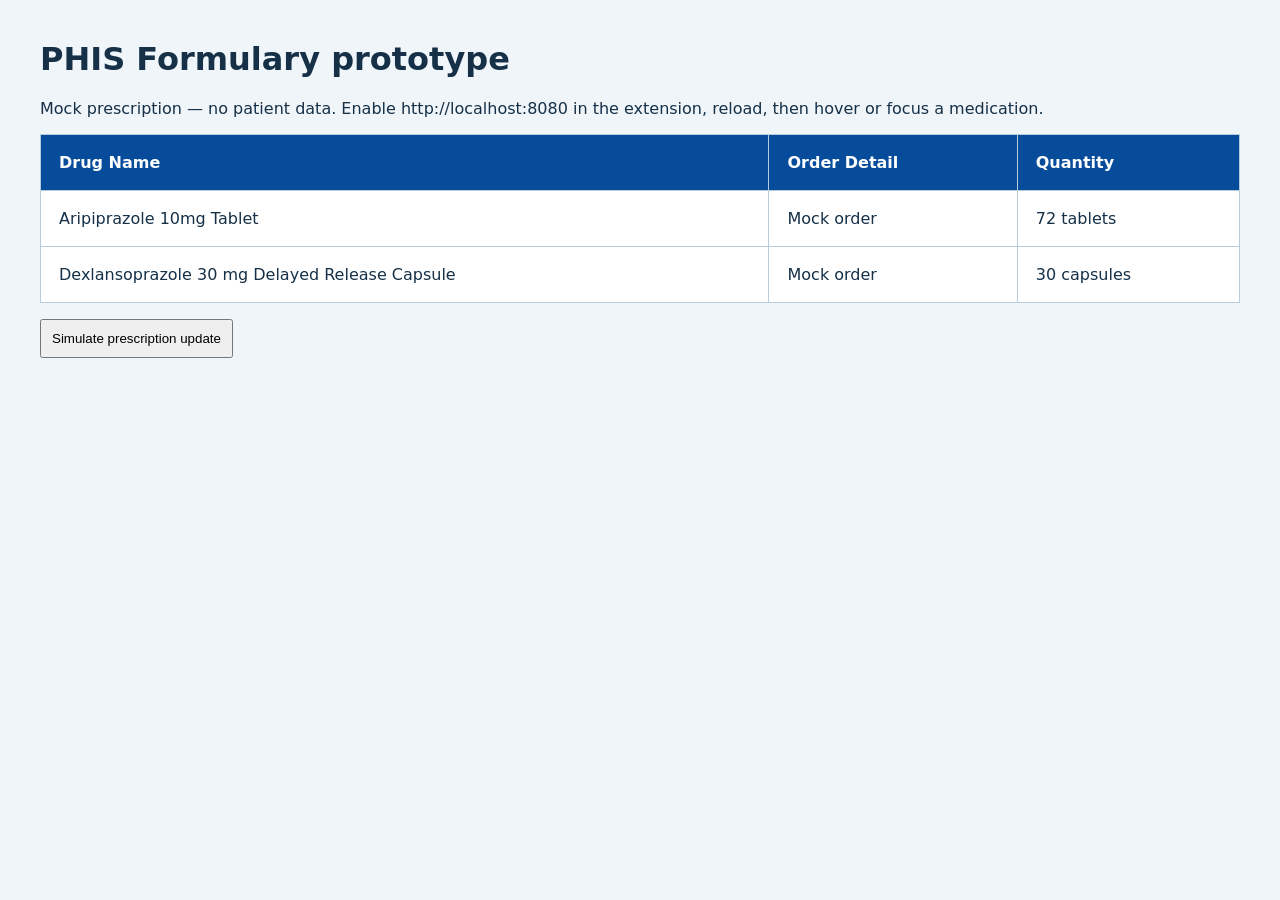
==== demo/index.html @ 6d080734 "Add HSM PHIS formulary extension prototype" ====
<!doctype html><html><head><meta charset="utf-8"><title>PHIS formulary demo</title><style>body{font:16px system-ui;margin:40px;background:#f0f5fa;color:#153047}table{border-collapse:collapse;background:white;width:100%}th{background:#064c9b;color:white}td,th{padding:18px;border:1px solid #b8cbdc;text-align:left}button{padding:10px}</style></head><body><h1>PHIS Formulary prototype</h1><p>Mock prescription — no patient data. Enable http://localhost:8080 in the extension, reload, then hover or focus a medication.</p><table><thead><tr><th>Drug Name</th><th>Order Detail</th><th>Quantity</th></tr></thead><tbody id="rows"><tr><td tabindex="0">Aripiprazole 10mg Tablet</td><td>Mock order</td><td>72 tablets</td></tr><tr><td tabindex="0">Dexlansoprazole 30 mg Delayed Release Capsule</td><td>Mock order</td><td>30 capsules</td></tr></tbody></table><p><button id="add">Simulate prescription update</button></p><script src="demo.js"></script></body></html>
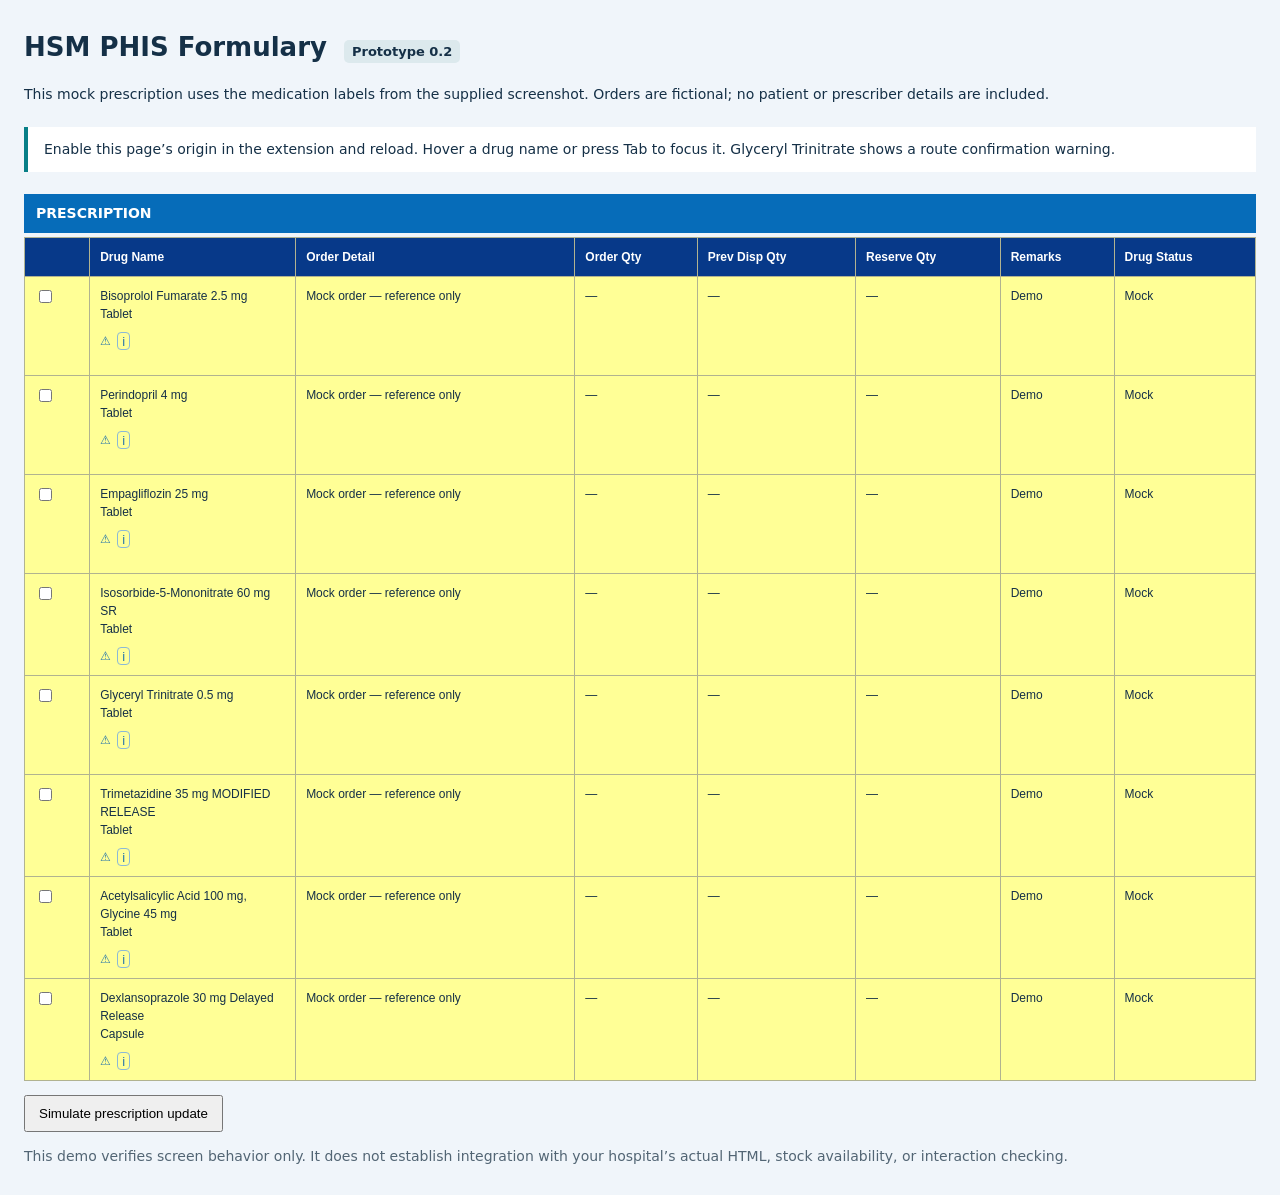
==== commit 3fdf47e0: "Improve PHIS medication detection using prescription screen examples" ====
--- a/demo/index.html
+++ b/demo/index.html
@@ -1 +1,26 @@
-<!doctype html><html><head><meta charset="utf-8"><title>PHIS formulary demo</title><style>body{font:16px system-ui;margin:40px;background:#f0f5fa;color:#153047}table{border-collapse:collapse;background:white;width:100%}th{background:#064c9b;color:white}td,th{padding:18px;border:1px solid #b8cbdc;text-align:left}button{padding:10px}</style></head><body><h1>PHIS Formulary prototype</h1><p>Mock prescription — no patient data. Enable http://localhost:8080 in the extension, reload, then hover or focus a medication.</p><table><thead><tr><th>Drug Name</th><th>Order Detail</th><th>Quantity</th></tr></thead><tbody id="rows"><tr><td tabindex="0">Aripiprazole 10mg Tablet</td><td>Mock order</td><td>72 tablets</td></tr><tr><td tabindex="0">Dexlansoprazole 30 mg Delayed Release Capsule</td><td>Mock order</td><td>30 capsules</td></tr></tbody></table><p><button id="add">Simulate prescription update</button></p><script src="demo.js"></script></body></html>+<!doctype html>
+<html lang="en">
+<head>
+  <meta charset="utf-8">
+  <meta name="viewport" content="width=device-width, initial-scale=1">
+  <title>HSM PHIS formulary demo</title>
+  <link rel="stylesheet" href="demo.css">
+</head>
+<body>
+  <main>
+    <h1>HSM PHIS Formulary <span>Prototype 0.2</span></h1>
+    <p>This mock prescription uses the medication labels from the supplied screenshot. Orders are fictional; no patient or prescriber details are included.</p>
+    <aside>Enable this page’s origin in the extension and reload. Hover a drug name or press Tab to focus it. Glyceryl Trinitrate shows a route confirmation warning.</aside>
+    <h2>Prescription</h2>
+    <div class="table-scroll">
+      <table aria-label="Mock prescription">
+        <thead><tr><th aria-label="Select"></th><th>Drug Name</th><th>Order Detail</th><th>Order Qty</th><th>Prev Disp Qty</th><th>Reserve Qty</th><th>Remarks</th><th>Drug Status</th></tr></thead>
+        <tbody id="rows"></tbody>
+      </table>
+    </div>
+    <p><button id="add">Simulate prescription update</button></p>
+    <p class="note">This demo verifies screen behavior only. It does not establish integration with your hospital’s actual HTML, stock availability, or interaction checking.</p>
+  </main>
+  <script src="demo.js"></script>
+</body>
+</html>
--- a/demo/demo.css
+++ b/demo/demo.css
@@ -0,0 +1 @@
+body{font:14px/1.5 system-ui;margin:0;background:#f0f5fa;color:#153047}main{max-width:1450px;margin:28px auto;padding:0 24px}h1{font-size:26px}h1 span{font-size:13px;background:#dce9ed;border-radius:5px;padding:4px 8px;margin-left:8px}aside{background:white;border-left:4px solid #087f87;padding:12px 16px;margin:22px 0}h2{font-size:14px;text-transform:uppercase;background:#066cb9;color:white;padding:9px 12px;margin-bottom:4px}.table-scroll{overflow:auto}table{border-collapse:collapse;width:100%;min-width:950px;background:#ffff96;font:12px/1.5 Arial,sans-serif}th{background:#073989;color:white}th,td{border:1px solid #b1b390;padding:10px;vertical-align:top;text-align:left}td:nth-child(2){width:185px;min-width:185px}td:nth-child(3){min-width:150px}td{height:78px}td:focus-visible{outline:3px solid #007f83;outline-offset:-3px}.icons{display:flex;gap:6px;margin-top:9px;color:#2877aa}.icons button{border:1px solid #8bb9d6;border-radius:4px;background:transparent;color:#2877aa;font-size:13px;padding:0 4px}.name{display:block}button{cursor:pointer;padding:9px 13px}.note{color:#526574}
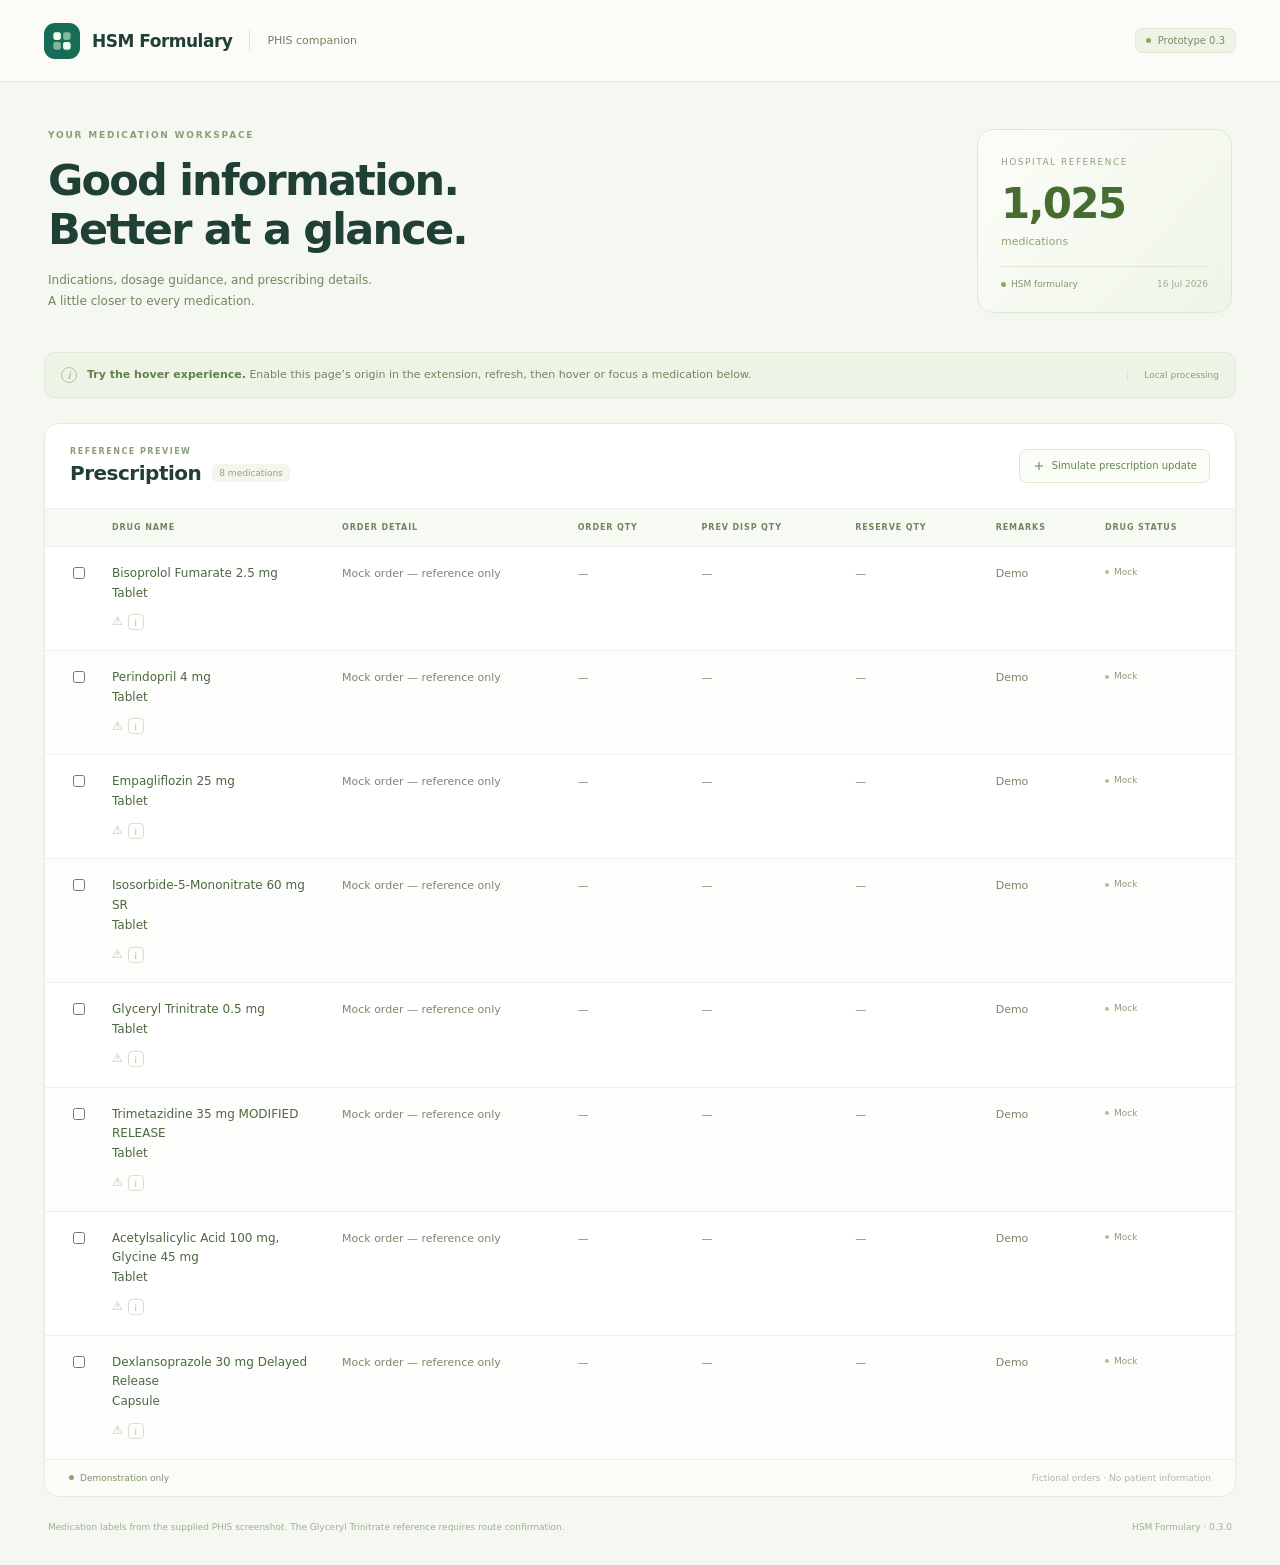
==== commit 3237567e: "Refresh formulary interface with modern cards and clearer clinical reference" ====
--- a/demo/index.html
+++ b/demo/index.html
@@ -3,23 +3,25 @@
 <head>
   <meta charset="utf-8">
   <meta name="viewport" content="width=device-width, initial-scale=1">
-  <title>HSM PHIS formulary demo</title>
+  <title>HSM PHIS · Formulary workspace</title>
   <link rel="stylesheet" href="demo.css">
 </head>
 <body>
+  <header class="navigation"><a class="wordmark" href="index.html"><span class="logo" aria-hidden="true"><svg viewBox="0 0 24 24" fill="currentColor"><rect x="4" y="4" width="7" height="7" rx="2"/><rect x="13" y="4" width="7" height="7" rx="2" opacity=".5"/><rect x="4" y="13" width="7" height="7" rx="2" opacity=".5"/><rect x="13" y="13" width="7" height="7" rx="2"/></svg></span><strong>HSM Formulary</strong><span class="nav-divider"></span><span class="workspace-label">PHIS companion</span></a><span class="prototype-badge"><span></span>Prototype 0.3</span></header>
   <main>
-    <h1>HSM PHIS Formulary <span>Prototype 0.2</span></h1>
-    <p>This mock prescription uses the medication labels from the supplied screenshot. Orders are fictional; no patient or prescriber details are included.</p>
-    <aside>Enable this page’s origin in the extension and reload. Hover a drug name or press Tab to focus it. Glyceryl Trinitrate shows a route confirmation warning.</aside>
-    <h2>Prescription</h2>
-    <div class="table-scroll">
-      <table aria-label="Mock prescription">
-        <thead><tr><th aria-label="Select"></th><th>Drug Name</th><th>Order Detail</th><th>Order Qty</th><th>Prev Disp Qty</th><th>Reserve Qty</th><th>Remarks</th><th>Drug Status</th></tr></thead>
-        <tbody id="rows"></tbody>
-      </table>
-    </div>
-    <p><button id="add">Simulate prescription update</button></p>
-    <p class="note">This demo verifies screen behavior only. It does not establish integration with your hospital’s actual HTML, stock availability, or interaction checking.</p>
+    <section class="welcome"><div><span class="eyebrow">YOUR MEDICATION WORKSPACE</span><h1>Good information.<br>Better at a glance.</h1><p>Indications, dosage guidance, and prescribing details.<br>A little closer to every medication.</p></div><div class="reference-card"><span class="reference-label">HOSPITAL REFERENCE</span><strong>1,025<span>medications</span></strong><div class="reference-meta"><span class="live-dot"></span> HSM formulary<span class="meta-date">16 Jul 2026</span></div></div></section>
+    <aside class="connection-note"><span class="note-icon" aria-hidden="true">i</span><p><strong>Try the hover experience.</strong> Enable this page’s origin in the extension, refresh, then hover or focus a medication below.</p><span class="local-tag">Local processing</span></aside>
+    <section class="prescription-card" aria-labelledby="prescription-title">
+      <div class="table-toolbar"><div><span class="eyebrow">REFERENCE PREVIEW</span><h2 id="prescription-title">Prescription<span id="medication-count">8 medications</span></h2></div><button id="add"><svg aria-hidden="true" viewBox="0 0 24 24" fill="none" stroke="currentColor" stroke-width="1.7"><path d="M12 5v14M5 12h14"/></svg>Simulate prescription update</button></div>
+      <div class="table-scroll">
+        <table aria-label="Mock prescription">
+          <thead><tr><th aria-label="Select"></th><th>Drug Name</th><th>Order Detail</th><th>Order Qty</th><th>Prev Disp Qty</th><th>Reserve Qty</th><th>Remarks</th><th>Drug Status</th></tr></thead>
+          <tbody id="rows"></tbody>
+        </table>
+      </div>
+      <div class="table-footer"><span class="live-dot"></span>Demonstration only<span>Fictional orders · No patient information</span></div>
+    </section>
+    <footer class="page-footer"><p>Medication labels from the supplied PHIS screenshot. The Glyceryl Trinitrate reference requires route confirmation.</p><span>HSM Formulary · 0.3.0</span></footer>
   </main>
   <script src="demo.js"></script>
 </body>
--- a/demo/demo.css
+++ b/demo/demo.css
@@ -1 +1,6 @@
-body{font:14px/1.5 system-ui;margin:0;background:#f0f5fa;color:#153047}main{max-width:1450px;margin:28px auto;padding:0 24px}h1{font-size:26px}h1 span{font-size:13px;background:#dce9ed;border-radius:5px;padding:4px 8px;margin-left:8px}aside{background:white;border-left:4px solid #087f87;padding:12px 16px;margin:22px 0}h2{font-size:14px;text-transform:uppercase;background:#066cb9;color:white;padding:9px 12px;margin-bottom:4px}.table-scroll{overflow:auto}table{border-collapse:collapse;width:100%;min-width:950px;background:#ffff96;font:12px/1.5 Arial,sans-serif}th{background:#073989;color:white}th,td{border:1px solid #b1b390;padding:10px;vertical-align:top;text-align:left}td:nth-child(2){width:185px;min-width:185px}td:nth-child(3){min-width:150px}td{height:78px}td:focus-visible{outline:3px solid #007f83;outline-offset:-3px}.icons{display:flex;gap:6px;margin-top:9px;color:#2877aa}.icons button{border:1px solid #8bb9d6;border-radius:4px;background:transparent;color:#2877aa;font-size:13px;padding:0 4px}.name{display:block}button{cursor:pointer;padding:9px 13px}.note{color:#526574}
+:root{color-scheme:light;--ink:#203f35;--muted:#8b9c80;--teal:#166c57;--line:#e3eadc;font-family:"Segoe UI",system-ui,-apple-system,sans-serif}*{box-sizing:border-box}body{margin:0;background:#f5f7f1;color:var(--ink);font-size:13px}a{color:inherit;text-decoration:none}button{font:inherit;cursor:pointer}svg{width:19px;height:19px}.navigation{display:flex;justify-content:space-between;align-items:center;height:82px;border-bottom:1px solid var(--line);padding:0 44px;background:#fbfcf8}.wordmark{display:flex;align-items:center;gap:12px}.logo{display:grid;place-items:center;color:#f0ffe8;background:var(--teal);width:36px;height:36px;border-radius:11px}.logo svg{width:26px;height:26px}.wordmark strong{font-size:17px;letter-spacing:-.5px;font-weight:600}.nav-divider{width:1px;height:21px;background:#dce5d5;margin:0 5px}.workspace-label{font-size:11px;color:#6f825f}.prototype-badge{display:flex;align-items:center;gap:7px;color:#7a8e68;font-size:10px;background:#edf4e6;border:1px solid #e0e9d5;border-radius:7px;padding:6px 10px}.prototype-badge>span,.live-dot{display:inline-block;background:#87a96b;height:5px;width:5px;border-radius:50%;flex-shrink:0}
+main{max-width:1490px;margin:0 auto;padding:0 44px}.welcome{display:flex;justify-content:space-between;align-items:center;padding:47px 4px 39px;gap:32px}.eyebrow{display:block;font-size:9px;font-weight:650;letter-spacing:1.8px;color:#8b9e79}.welcome h1{font-size:43px;font-weight:550;line-height:1.14;letter-spacing:-1.8px;margin:16px 0}.welcome p{font-size:12px;color:#73865f;line-height:1.8;margin:0}.reference-card{width:255px;padding:23px;border:1px solid #dfe8d5;border-radius:16px;background:linear-gradient(130deg,#fcfdf9,#eff5e7);box-shadow:0 5px 18px #344e1e03}.reference-label{font-size:9px;letter-spacing:1.5px;color:#91a17e}.reference-card>strong{display:block;font-size:42px;line-height:1.25;font-weight:550;letter-spacing:-1.7px;color:#476c32;margin:10px 0 18px;font-variant-numeric:tabular-nums}.reference-card>strong span{display:block;font-size:11px;font-weight:400;letter-spacing:0;color:#91a27b;margin-top:4px}.reference-meta{display:flex;align-items:center;gap:5px;border-top:1px solid #e0e8d4;padding-top:12px;color:#81966c;font-size:9px}.meta-date{margin-left:auto;color:#a0ad8e}
+.connection-note{display:flex;align-items:center;gap:10px;background:#edf4e6;border:1px solid #e1ead7;border-radius:10px;padding:13px 16px;margin-bottom:25px}.note-icon{display:grid;place-items:center;color:#8aa572;border:1px solid #b2c59d;border-radius:50%;width:16px;height:16px;font-size:10px;font-style:italic;flex-shrink:0}.connection-note p{font-size:11px;line-height:1.6;color:#6f865c;margin:0}.connection-note strong{font-weight:600;color:#62814b}.local-tag{margin-left:auto;color:#8aa170;font-size:9px;white-space:nowrap;border-left:1px solid #dbe5ce;padding-left:16px}
+.prescription-card{border:1px solid var(--line);border-radius:15px;background:white;box-shadow:0 3px 14px #34511c03;overflow:hidden}.table-toolbar{display:flex;justify-content:space-between;align-items:center;padding:23px 25px}.table-toolbar .eyebrow{font-size:8px;letter-spacing:1.5px}.table-toolbar h2{display:flex;align-items:center;gap:11px;font-size:20px;font-weight:550;letter-spacing:-.5px;margin:5px 0 0}.table-toolbar h2 span{font-size:9px;letter-spacing:0;font-weight:500;color:#92a080;background:#f3f6ed;padding:4px 7px;border-radius:5px}.table-toolbar button{display:flex;align-items:center;gap:6px;font-size:10px;font-weight:500;color:#65834e;border:1px solid #dce7d1;background:#fafcf6;border-radius:7px;padding:9px 12px}.table-toolbar button:hover{background:#ecf4e3}.table-toolbar button svg{height:14px;width:14px}.table-scroll{overflow:auto}table{border-collapse:collapse;min-width:1030px;width:100%;font-size:11px}th{background:#f7f9f3;color:#718660;font-size:8px;font-weight:650;text-transform:uppercase;letter-spacing:.9px;padding:14px 12px;border-top:1px solid #edf1e6;border-bottom:1px solid #edf1e6;text-align:left;white-space:nowrap}td{padding:17px 12px;border-bottom:1px solid #edf1e8;color:#79896c;vertical-align:top;line-height:1.8;height:96px}tbody tr:last-child td{border-bottom:0}tbody tr:nth-child(even){background:#fdfefb}tbody tr:hover{background:#f7fbf3}td:first-child,th:first-child{padding-left:24px;width:47px}input[type=checkbox]{accent-color:var(--teal);width:12px;height:12px;cursor:pointer}td:nth-child(2){min-width:230px;width:230px;color:#4b6940;font-size:12px;font-weight:500}td:nth-child(3){min-width:160px;max-width:160px}td:last-child{font-size:9px;color:#8b9b78;white-space:nowrap}td:last-child::before{content:"";display:inline-block;height:4px;width:4px;border-radius:50%;background:#acc28f;margin-right:5px;vertical-align:middle}.name{display:block;line-height:1.65}.icons{display:flex;align-items:center;gap:5px;margin-top:8px;color:#b9c6a9;font-weight:400}.icons button{border:1px solid #d6e1ca;background:transparent;border-radius:4px;width:16px;height:16px;display:grid;place-items:center;padding:0;font-size:9px;color:#a4b692}.icons button:hover{background:#edf4e5;color:#688a4b}td:focus-visible{outline:2px solid #6fa485;outline-offset:-3px;background:#edf6e7}button:focus-visible,a:focus-visible{outline:3px solid #89b9a0;outline-offset:3px}.table-footer{display:flex;gap:6px;align-items:center;background:#fbfcf8;border-top:1px solid #edf1e8;padding:13px 24px;color:#7c906b;font-size:9px}.table-footer>span:last-child{margin-left:auto;color:#adb89f}.page-footer{display:flex;justify-content:space-between;align-items:center;gap:20px;padding:23px 4px 30px;color:#a0ae91;font-size:9px;line-height:1.7}.page-footer p{margin:0}.page-footer>span{white-space:nowrap}
+@media(max-width:700px){.navigation{padding:0 20px;height:72px}.workspace-label,.nav-divider{display:none}main{padding:0 18px}.welcome{padding:30px 0;gap:20px}.welcome h1{font-size:33px}.welcome p br{display:none}.reference-card{width:165px;padding:17px;flex-shrink:0}.reference-card>strong{font-size:32px}.meta-date{display:none}.local-tag{display:none}.table-toolbar{padding:18px;gap:16px}.table-toolbar button{max-width:145px;font-size:9px}.table-toolbar h2{flex-wrap:wrap;gap:5px;font-size:18px}.page-footer{display:block}.page-footer>span{display:block;margin-top:8px}}
+@media(max-width:450px){.reference-card{display:none}.connection-note{align-items:flex-start}.note-icon{margin-top:2px}.table-footer>span:last-child{display:none}}
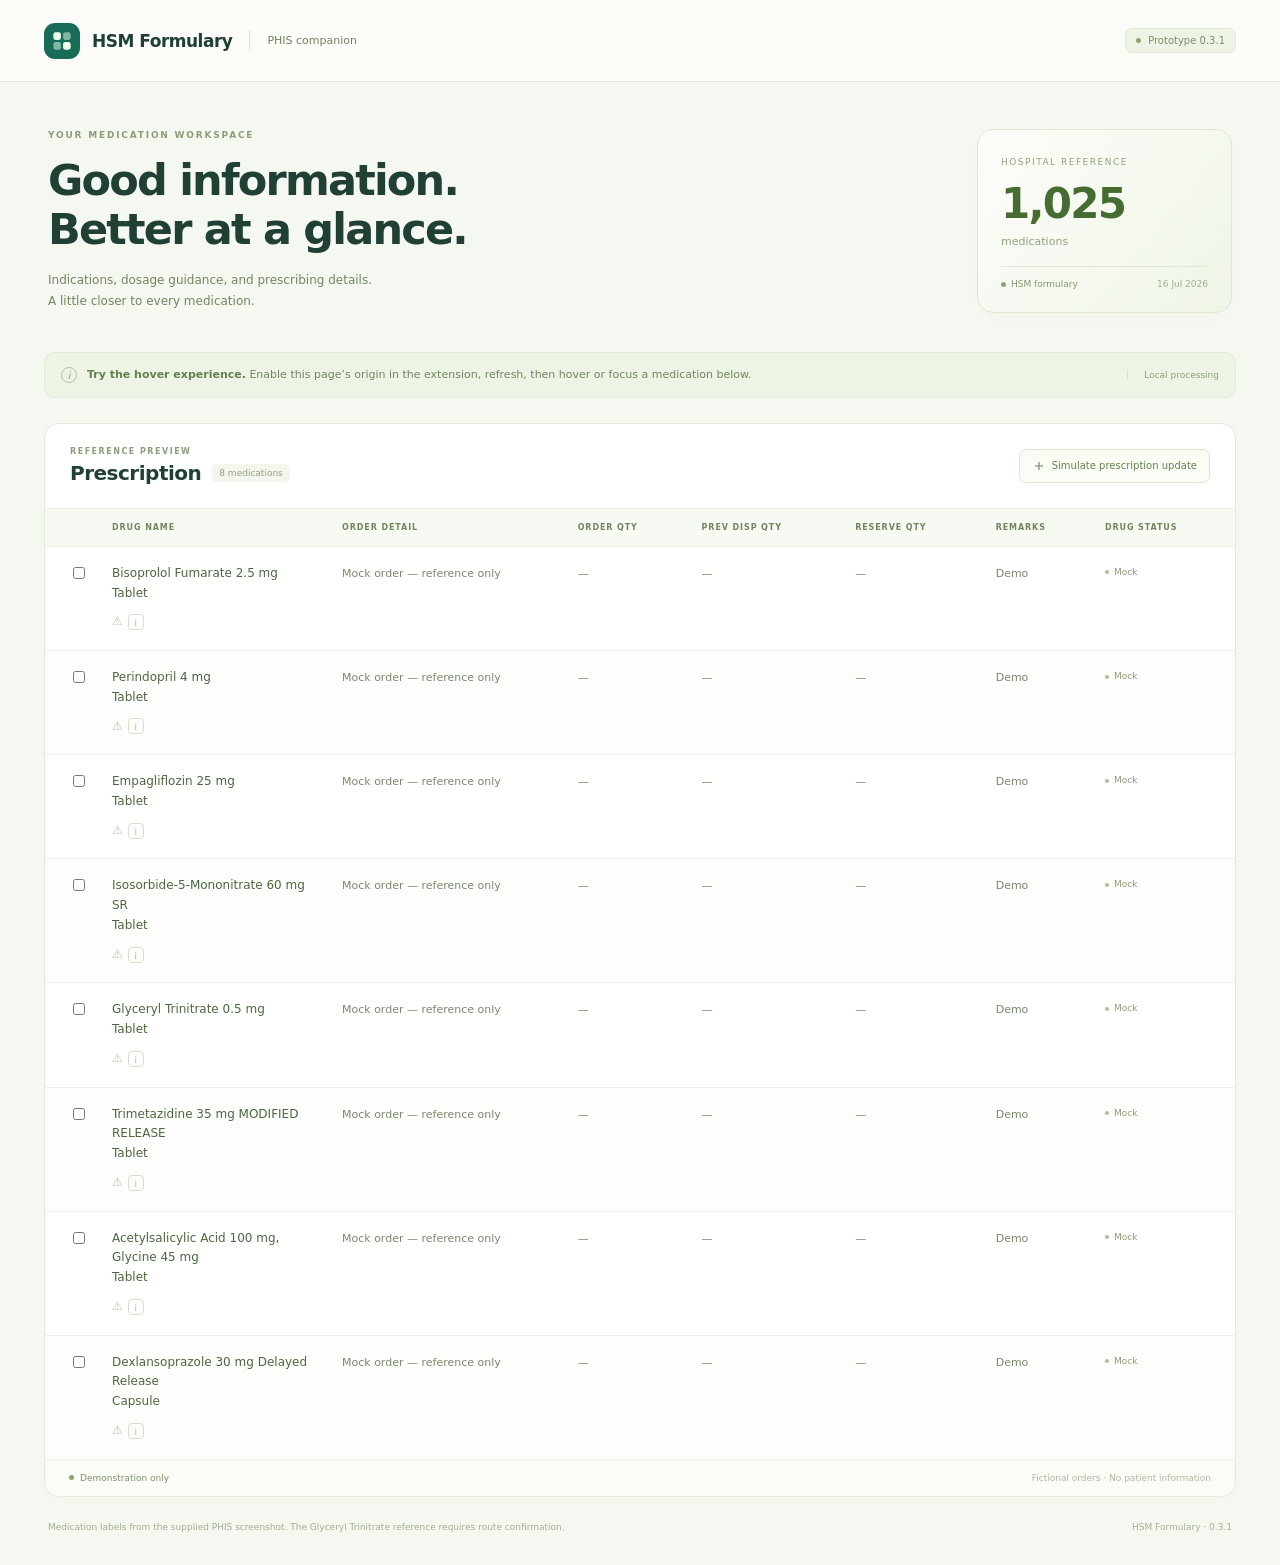
==== commit b0b2ecbc: "Keep medication name and match status visible while scrolling" ====
--- a/demo/index.html
+++ b/demo/index.html
@@ -7,7 +7,7 @@
   <link rel="stylesheet" href="demo.css">
 </head>
 <body>
-  <header class="navigation"><a class="wordmark" href="index.html"><span class="logo" aria-hidden="true"><svg viewBox="0 0 24 24" fill="currentColor"><rect x="4" y="4" width="7" height="7" rx="2"/><rect x="13" y="4" width="7" height="7" rx="2" opacity=".5"/><rect x="4" y="13" width="7" height="7" rx="2" opacity=".5"/><rect x="13" y="13" width="7" height="7" rx="2"/></svg></span><strong>HSM Formulary</strong><span class="nav-divider"></span><span class="workspace-label">PHIS companion</span></a><span class="prototype-badge"><span></span>Prototype 0.3</span></header>
+  <header class="navigation"><a class="wordmark" href="index.html"><span class="logo" aria-hidden="true"><svg viewBox="0 0 24 24" fill="currentColor"><rect x="4" y="4" width="7" height="7" rx="2"/><rect x="13" y="4" width="7" height="7" rx="2" opacity=".5"/><rect x="4" y="13" width="7" height="7" rx="2" opacity=".5"/><rect x="13" y="13" width="7" height="7" rx="2"/></svg></span><strong>HSM Formulary</strong><span class="nav-divider"></span><span class="workspace-label">PHIS companion</span></a><span class="prototype-badge"><span></span>Prototype 0.3.1</span></header>
   <main>
     <section class="welcome"><div><span class="eyebrow">YOUR MEDICATION WORKSPACE</span><h1>Good information.<br>Better at a glance.</h1><p>Indications, dosage guidance, and prescribing details.<br>A little closer to every medication.</p></div><div class="reference-card"><span class="reference-label">HOSPITAL REFERENCE</span><strong>1,025<span>medications</span></strong><div class="reference-meta"><span class="live-dot"></span> HSM formulary<span class="meta-date">16 Jul 2026</span></div></div></section>
     <aside class="connection-note"><span class="note-icon" aria-hidden="true">i</span><p><strong>Try the hover experience.</strong> Enable this page’s origin in the extension, refresh, then hover or focus a medication below.</p><span class="local-tag">Local processing</span></aside>
@@ -21,7 +21,7 @@
       </div>
       <div class="table-footer"><span class="live-dot"></span>Demonstration only<span>Fictional orders · No patient information</span></div>
     </section>
-    <footer class="page-footer"><p>Medication labels from the supplied PHIS screenshot. The Glyceryl Trinitrate reference requires route confirmation.</p><span>HSM Formulary · 0.3.0</span></footer>
+    <footer class="page-footer"><p>Medication labels from the supplied PHIS screenshot. The Glyceryl Trinitrate reference requires route confirmation.</p><span>HSM Formulary · 0.3.1</span></footer>
   </main>
   <script src="demo.js"></script>
 </body>
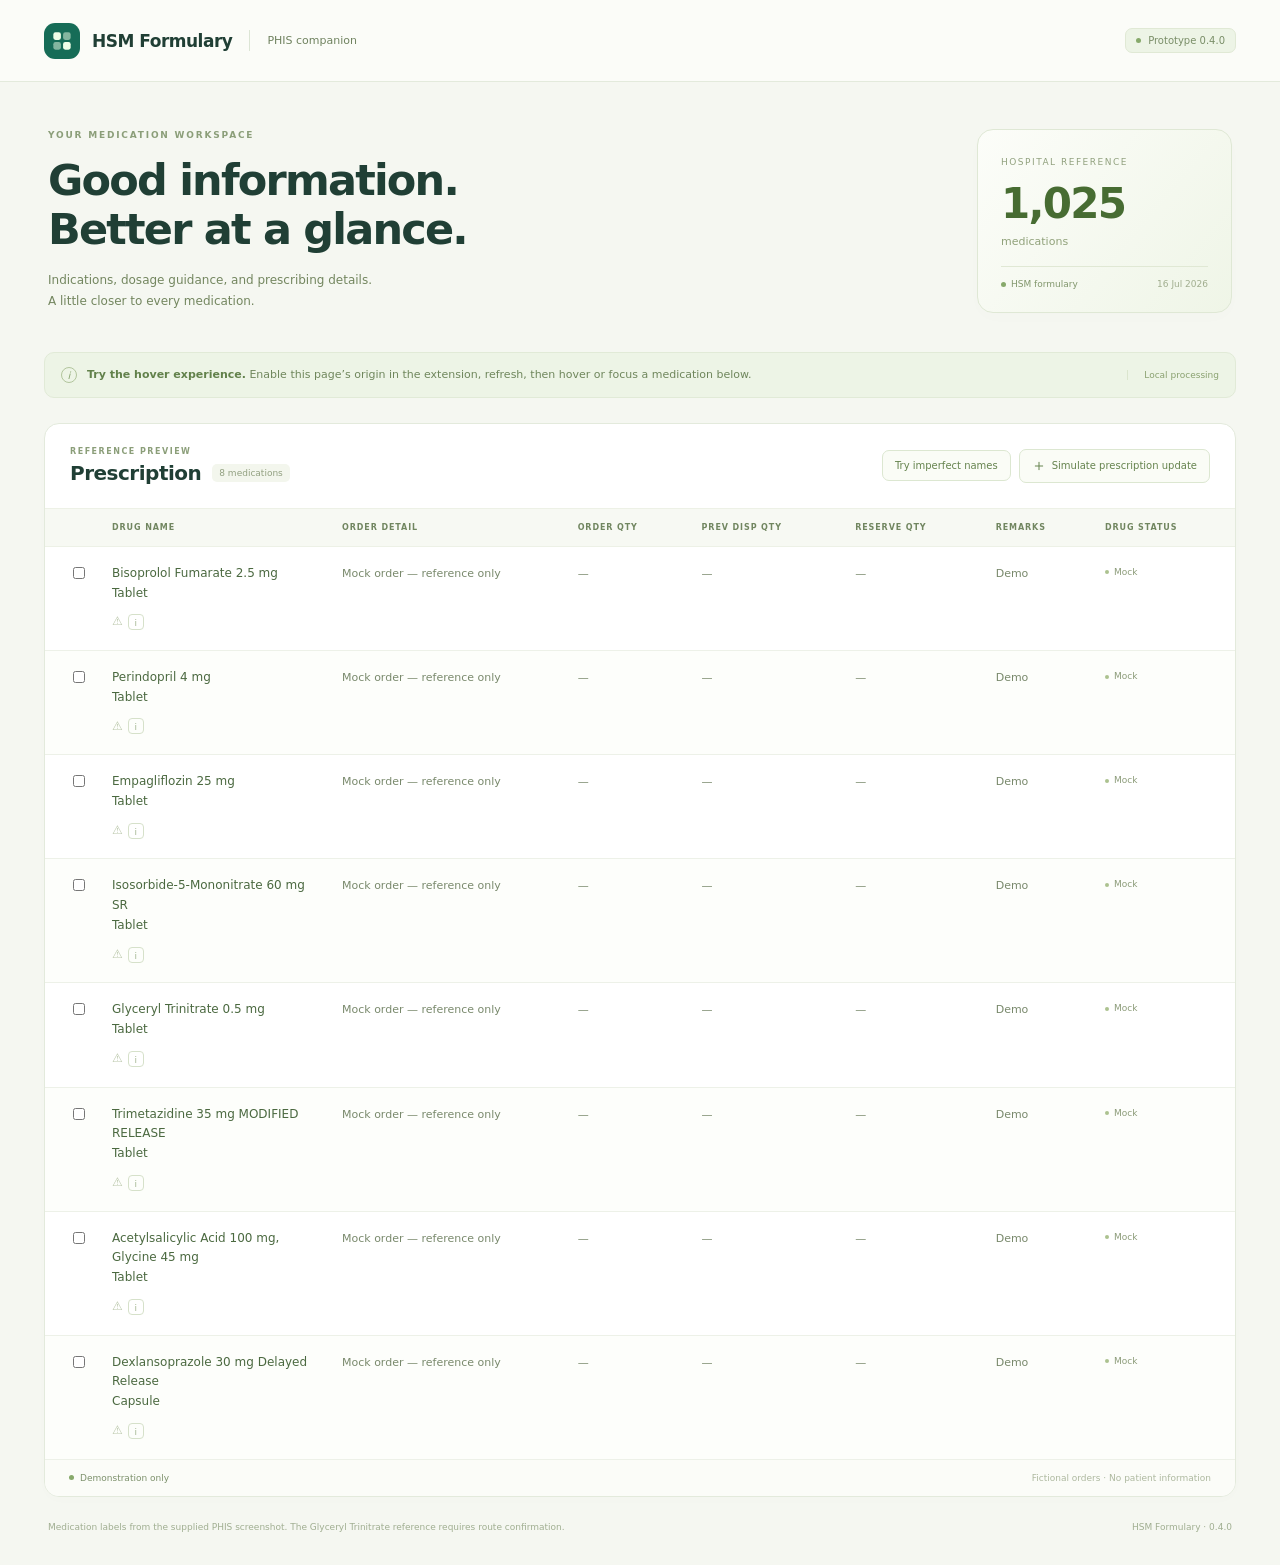
==== commit 4a3d707f: "Add conservative possible matches with explicit product selection" ====
--- a/demo/index.html
+++ b/demo/index.html
@@ -7,12 +7,12 @@
   <link rel="stylesheet" href="demo.css">
 </head>
 <body>
-  <header class="navigation"><a class="wordmark" href="index.html"><span class="logo" aria-hidden="true"><svg viewBox="0 0 24 24" fill="currentColor"><rect x="4" y="4" width="7" height="7" rx="2"/><rect x="13" y="4" width="7" height="7" rx="2" opacity=".5"/><rect x="4" y="13" width="7" height="7" rx="2" opacity=".5"/><rect x="13" y="13" width="7" height="7" rx="2"/></svg></span><strong>HSM Formulary</strong><span class="nav-divider"></span><span class="workspace-label">PHIS companion</span></a><span class="prototype-badge"><span></span>Prototype 0.3.1</span></header>
+  <header class="navigation"><a class="wordmark" href="index.html"><span class="logo" aria-hidden="true"><svg viewBox="0 0 24 24" fill="currentColor"><rect x="4" y="4" width="7" height="7" rx="2"/><rect x="13" y="4" width="7" height="7" rx="2" opacity=".5"/><rect x="4" y="13" width="7" height="7" rx="2" opacity=".5"/><rect x="13" y="13" width="7" height="7" rx="2"/></svg></span><strong>HSM Formulary</strong><span class="nav-divider"></span><span class="workspace-label">PHIS companion</span></a><span class="prototype-badge"><span></span>Prototype 0.4.0</span></header>
   <main>
     <section class="welcome"><div><span class="eyebrow">YOUR MEDICATION WORKSPACE</span><h1>Good information.<br>Better at a glance.</h1><p>Indications, dosage guidance, and prescribing details.<br>A little closer to every medication.</p></div><div class="reference-card"><span class="reference-label">HOSPITAL REFERENCE</span><strong>1,025<span>medications</span></strong><div class="reference-meta"><span class="live-dot"></span> HSM formulary<span class="meta-date">16 Jul 2026</span></div></div></section>
     <aside class="connection-note"><span class="note-icon" aria-hidden="true">i</span><p><strong>Try the hover experience.</strong> Enable this page’s origin in the extension, refresh, then hover or focus a medication below.</p><span class="local-tag">Local processing</span></aside>
     <section class="prescription-card" aria-labelledby="prescription-title">
-      <div class="table-toolbar"><div><span class="eyebrow">REFERENCE PREVIEW</span><h2 id="prescription-title">Prescription<span id="medication-count">8 medications</span></h2></div><button id="add"><svg aria-hidden="true" viewBox="0 0 24 24" fill="none" stroke="currentColor" stroke-width="1.7"><path d="M12 5v14M5 12h14"/></svg>Simulate prescription update</button></div>
+      <div class="table-toolbar"><div><span class="eyebrow">REFERENCE PREVIEW</span><h2 id="prescription-title">Prescription<span id="medication-count">8 medications</span></h2></div><div class="toolbar-actions"><button id="imperfect">Try imperfect names</button><button id="add"><svg aria-hidden="true" viewBox="0 0 24 24" fill="none" stroke="currentColor" stroke-width="1.7"><path d="M12 5v14M5 12h14"/></svg>Simulate prescription update</button></div></div>
       <div class="table-scroll">
         <table aria-label="Mock prescription">
           <thead><tr><th aria-label="Select"></th><th>Drug Name</th><th>Order Detail</th><th>Order Qty</th><th>Prev Disp Qty</th><th>Reserve Qty</th><th>Remarks</th><th>Drug Status</th></tr></thead>
@@ -21,7 +21,7 @@
       </div>
       <div class="table-footer"><span class="live-dot"></span>Demonstration only<span>Fictional orders · No patient information</span></div>
     </section>
-    <footer class="page-footer"><p>Medication labels from the supplied PHIS screenshot. The Glyceryl Trinitrate reference requires route confirmation.</p><span>HSM Formulary · 0.3.1</span></footer>
+    <footer class="page-footer"><p>Medication labels from the supplied PHIS screenshot. The Glyceryl Trinitrate reference requires route confirmation.</p><span>HSM Formulary · 0.4.0</span></footer>
   </main>
   <script src="demo.js"></script>
 </body>
--- a/demo/demo.css
+++ b/demo/demo.css
@@ -4,3 +4,5 @@
 .prescription-card{border:1px solid var(--line);border-radius:15px;background:white;box-shadow:0 3px 14px #34511c03;overflow:hidden}.table-toolbar{display:flex;justify-content:space-between;align-items:center;padding:23px 25px}.table-toolbar .eyebrow{font-size:8px;letter-spacing:1.5px}.table-toolbar h2{display:flex;align-items:center;gap:11px;font-size:20px;font-weight:550;letter-spacing:-.5px;margin:5px 0 0}.table-toolbar h2 span{font-size:9px;letter-spacing:0;font-weight:500;color:#92a080;background:#f3f6ed;padding:4px 7px;border-radius:5px}.table-toolbar button{display:flex;align-items:center;gap:6px;font-size:10px;font-weight:500;color:#65834e;border:1px solid #dce7d1;background:#fafcf6;border-radius:7px;padding:9px 12px}.table-toolbar button:hover{background:#ecf4e3}.table-toolbar button svg{height:14px;width:14px}.table-scroll{overflow:auto}table{border-collapse:collapse;min-width:1030px;width:100%;font-size:11px}th{background:#f7f9f3;color:#718660;font-size:8px;font-weight:650;text-transform:uppercase;letter-spacing:.9px;padding:14px 12px;border-top:1px solid #edf1e6;border-bottom:1px solid #edf1e6;text-align:left;white-space:nowrap}td{padding:17px 12px;border-bottom:1px solid #edf1e8;color:#79896c;vertical-align:top;line-height:1.8;height:96px}tbody tr:last-child td{border-bottom:0}tbody tr:nth-child(even){background:#fdfefb}tbody tr:hover{background:#f7fbf3}td:first-child,th:first-child{padding-left:24px;width:47px}input[type=checkbox]{accent-color:var(--teal);width:12px;height:12px;cursor:pointer}td:nth-child(2){min-width:230px;width:230px;color:#4b6940;font-size:12px;font-weight:500}td:nth-child(3){min-width:160px;max-width:160px}td:last-child{font-size:9px;color:#8b9b78;white-space:nowrap}td:last-child::before{content:"";display:inline-block;height:4px;width:4px;border-radius:50%;background:#acc28f;margin-right:5px;vertical-align:middle}.name{display:block;line-height:1.65}.icons{display:flex;align-items:center;gap:5px;margin-top:8px;color:#b9c6a9;font-weight:400}.icons button{border:1px solid #d6e1ca;background:transparent;border-radius:4px;width:16px;height:16px;display:grid;place-items:center;padding:0;font-size:9px;color:#a4b692}.icons button:hover{background:#edf4e5;color:#688a4b}td:focus-visible{outline:2px solid #6fa485;outline-offset:-3px;background:#edf6e7}button:focus-visible,a:focus-visible{outline:3px solid #89b9a0;outline-offset:3px}.table-footer{display:flex;gap:6px;align-items:center;background:#fbfcf8;border-top:1px solid #edf1e8;padding:13px 24px;color:#7c906b;font-size:9px}.table-footer>span:last-child{margin-left:auto;color:#adb89f}.page-footer{display:flex;justify-content:space-between;align-items:center;gap:20px;padding:23px 4px 30px;color:#a0ae91;font-size:9px;line-height:1.7}.page-footer p{margin:0}.page-footer>span{white-space:nowrap}
 @media(max-width:700px){.navigation{padding:0 20px;height:72px}.workspace-label,.nav-divider{display:none}main{padding:0 18px}.welcome{padding:30px 0;gap:20px}.welcome h1{font-size:33px}.welcome p br{display:none}.reference-card{width:165px;padding:17px;flex-shrink:0}.reference-card>strong{font-size:32px}.meta-date{display:none}.local-tag{display:none}.table-toolbar{padding:18px;gap:16px}.table-toolbar button{max-width:145px;font-size:9px}.table-toolbar h2{flex-wrap:wrap;gap:5px;font-size:18px}.page-footer{display:block}.page-footer>span{display:block;margin-top:8px}}
 @media(max-width:450px){.reference-card{display:none}.connection-note{align-items:flex-start}.note-icon{margin-top:2px}.table-footer>span:last-child{display:none}}
+
+.toolbar-actions{display:flex;align-items:center;justify-content:flex-end;gap:8px;flex-wrap:wrap}
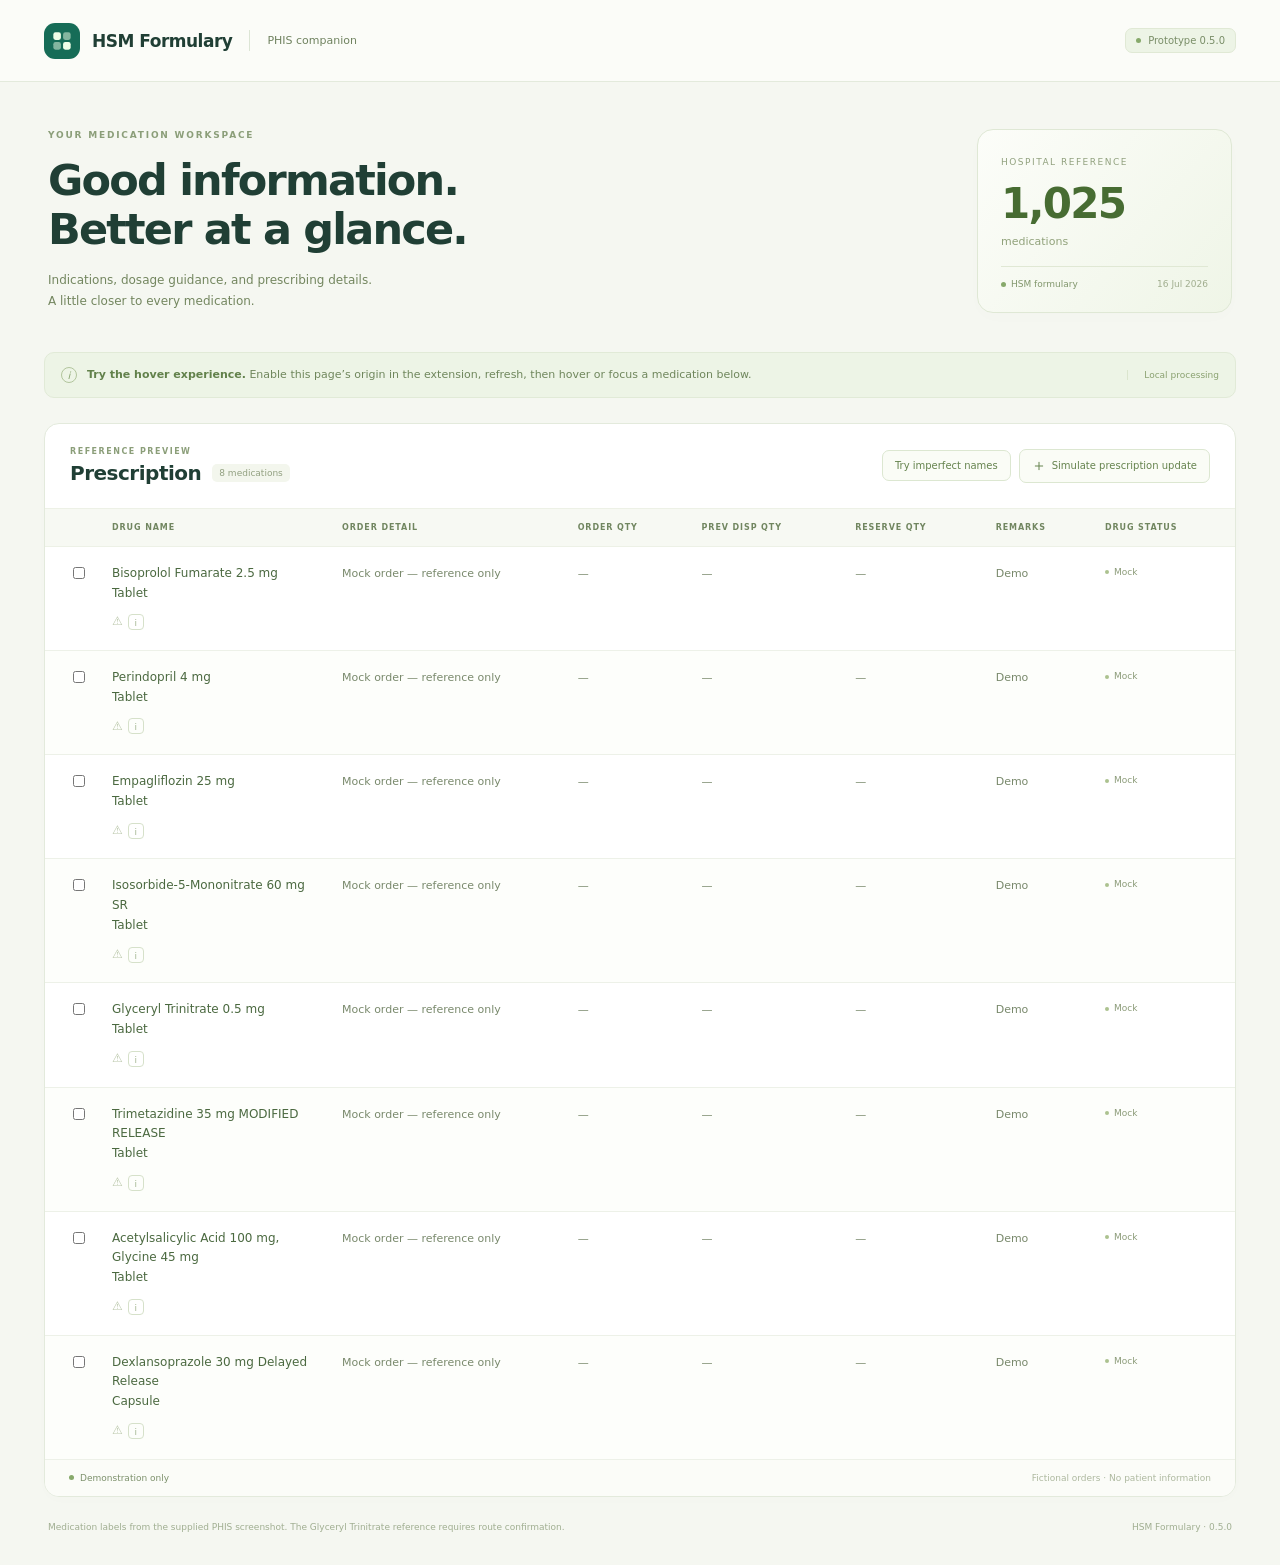
==== commit 7bf845d3: "Add scoped prescription review flags and reviewed interaction rules import" ====
--- a/demo/index.html
+++ b/demo/index.html
@@ -7,7 +7,7 @@
   <link rel="stylesheet" href="demo.css">
 </head>
 <body>
-  <header class="navigation"><a class="wordmark" href="index.html"><span class="logo" aria-hidden="true"><svg viewBox="0 0 24 24" fill="currentColor"><rect x="4" y="4" width="7" height="7" rx="2"/><rect x="13" y="4" width="7" height="7" rx="2" opacity=".5"/><rect x="4" y="13" width="7" height="7" rx="2" opacity=".5"/><rect x="13" y="13" width="7" height="7" rx="2"/></svg></span><strong>HSM Formulary</strong><span class="nav-divider"></span><span class="workspace-label">PHIS companion</span></a><span class="prototype-badge"><span></span>Prototype 0.4.0</span></header>
+  <header class="navigation"><a class="wordmark" href="index.html"><span class="logo" aria-hidden="true"><svg viewBox="0 0 24 24" fill="currentColor"><rect x="4" y="4" width="7" height="7" rx="2"/><rect x="13" y="4" width="7" height="7" rx="2" opacity=".5"/><rect x="4" y="13" width="7" height="7" rx="2" opacity=".5"/><rect x="13" y="13" width="7" height="7" rx="2"/></svg></span><strong>HSM Formulary</strong><span class="nav-divider"></span><span class="workspace-label">PHIS companion</span></a><span class="prototype-badge"><span></span>Prototype 0.5.0</span></header>
   <main>
     <section class="welcome"><div><span class="eyebrow">YOUR MEDICATION WORKSPACE</span><h1>Good information.<br>Better at a glance.</h1><p>Indications, dosage guidance, and prescribing details.<br>A little closer to every medication.</p></div><div class="reference-card"><span class="reference-label">HOSPITAL REFERENCE</span><strong>1,025<span>medications</span></strong><div class="reference-meta"><span class="live-dot"></span> HSM formulary<span class="meta-date">16 Jul 2026</span></div></div></section>
     <aside class="connection-note"><span class="note-icon" aria-hidden="true">i</span><p><strong>Try the hover experience.</strong> Enable this page’s origin in the extension, refresh, then hover or focus a medication below.</p><span class="local-tag">Local processing</span></aside>
@@ -21,7 +21,7 @@
       </div>
       <div class="table-footer"><span class="live-dot"></span>Demonstration only<span>Fictional orders · No patient information</span></div>
     </section>
-    <footer class="page-footer"><p>Medication labels from the supplied PHIS screenshot. The Glyceryl Trinitrate reference requires route confirmation.</p><span>HSM Formulary · 0.4.0</span></footer>
+    <footer class="page-footer"><p>Medication labels from the supplied PHIS screenshot. The Glyceryl Trinitrate reference requires route confirmation.</p><span>HSM Formulary · 0.5.0</span></footer>
   </main>
   <script src="demo.js"></script>
 </body>
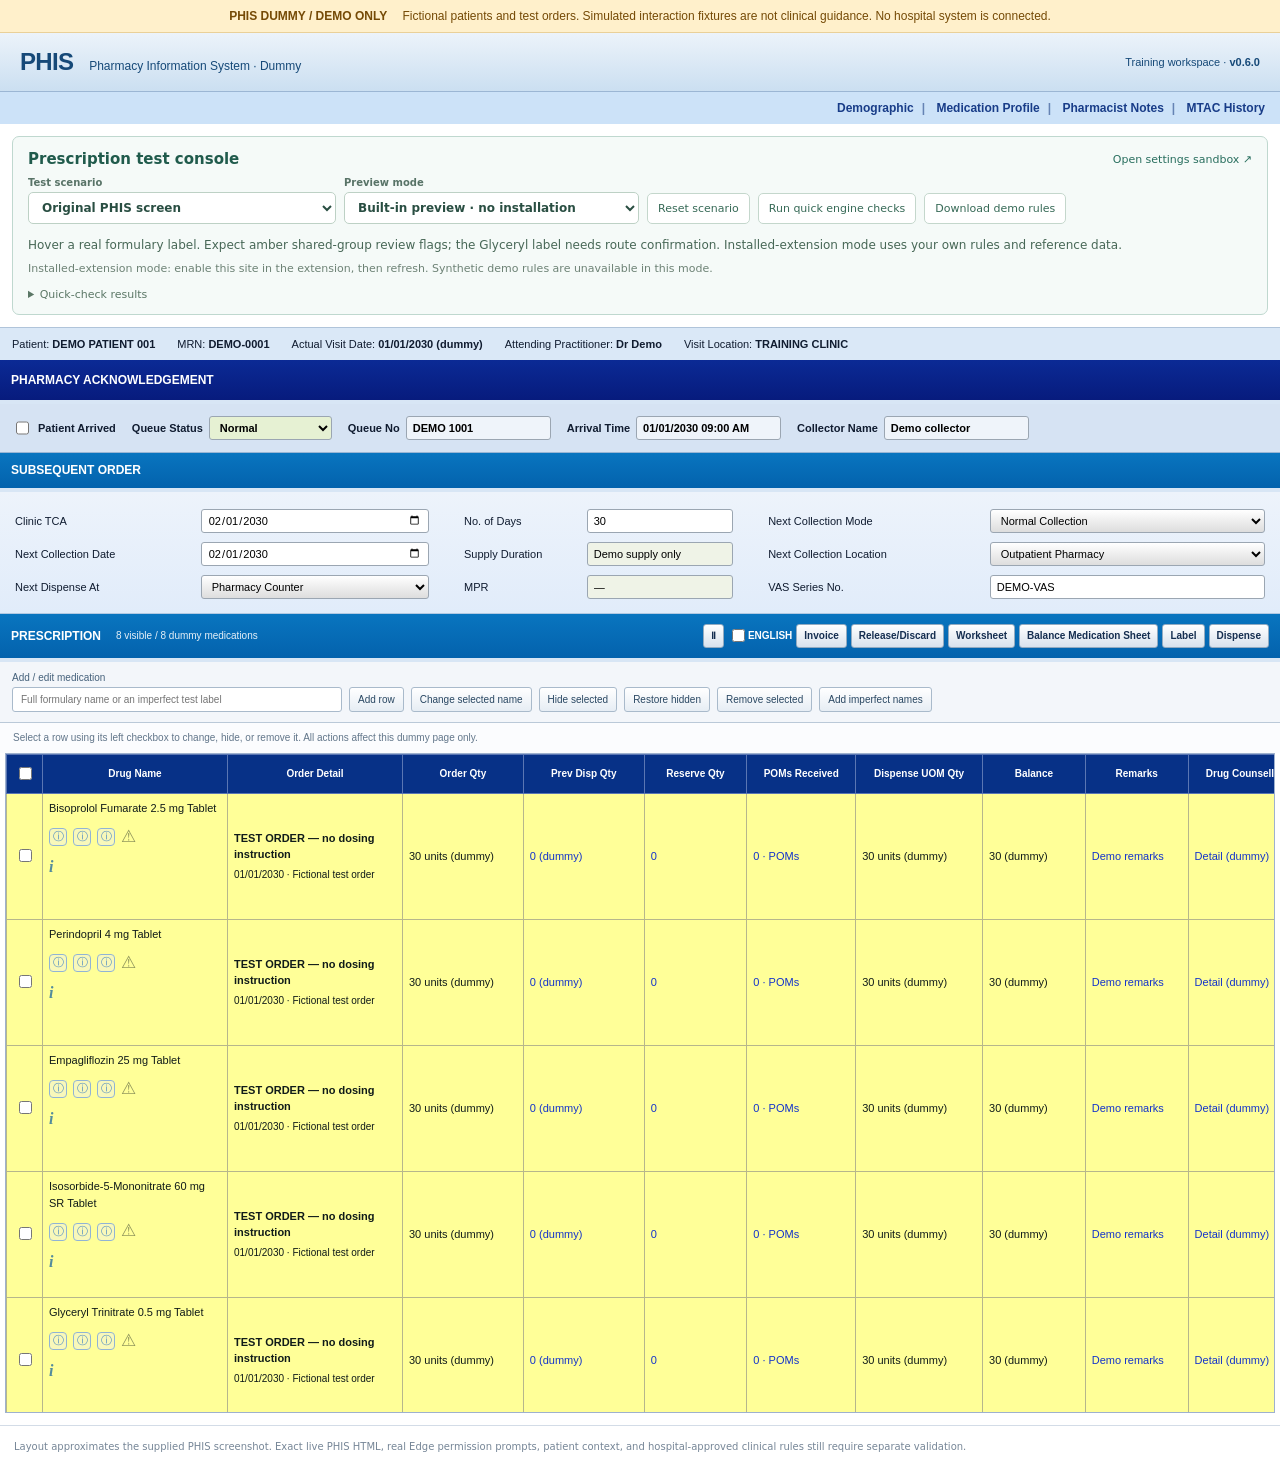
==== commit 2668a1c2: "Add PHIS-style dummy with isolated interaction demos and browser checks" ====
--- a/demo/index.html
+++ b/demo/index.html
@@ -1,28 +1,31 @@
 <!doctype html>
-<html lang="en">
-<head>
-  <meta charset="utf-8">
-  <meta name="viewport" content="width=device-width, initial-scale=1">
-  <title>HSM PHIS · Formulary workspace</title>
-  <link rel="stylesheet" href="demo.css">
-</head>
+<html lang="en" data-phis-demo="true">
+<head><meta charset="utf-8"><meta name="viewport" content="width=device-width, initial-scale=1"><title>PHIS Dummy · Local training screen</title><link rel="stylesheet" href="demo.css"></head>
 <body>
-  <header class="navigation"><a class="wordmark" href="index.html"><span class="logo" aria-hidden="true"><svg viewBox="0 0 24 24" fill="currentColor"><rect x="4" y="4" width="7" height="7" rx="2"/><rect x="13" y="4" width="7" height="7" rx="2" opacity=".5"/><rect x="4" y="13" width="7" height="7" rx="2" opacity=".5"/><rect x="13" y="13" width="7" height="7" rx="2"/></svg></span><strong>HSM Formulary</strong><span class="nav-divider"></span><span class="workspace-label">PHIS companion</span></a><span class="prototype-badge"><span></span>Prototype 0.5.0</span></header>
-  <main>
-    <section class="welcome"><div><span class="eyebrow">YOUR MEDICATION WORKSPACE</span><h1>Good information.<br>Better at a glance.</h1><p>Indications, dosage guidance, and prescribing details.<br>A little closer to every medication.</p></div><div class="reference-card"><span class="reference-label">HOSPITAL REFERENCE</span><strong>1,025<span>medications</span></strong><div class="reference-meta"><span class="live-dot"></span> HSM formulary<span class="meta-date">16 Jul 2026</span></div></div></section>
-    <aside class="connection-note"><span class="note-icon" aria-hidden="true">i</span><p><strong>Try the hover experience.</strong> Enable this page’s origin in the extension, refresh, then hover or focus a medication below.</p><span class="local-tag">Local processing</span></aside>
-    <section class="prescription-card" aria-labelledby="prescription-title">
-      <div class="table-toolbar"><div><span class="eyebrow">REFERENCE PREVIEW</span><h2 id="prescription-title">Prescription<span id="medication-count">8 medications</span></h2></div><div class="toolbar-actions"><button id="imperfect">Try imperfect names</button><button id="add"><svg aria-hidden="true" viewBox="0 0 24 24" fill="none" stroke="currentColor" stroke-width="1.7"><path d="M12 5v14M5 12h14"/></svg>Simulate prescription update</button></div></div>
-      <div class="table-scroll">
-        <table aria-label="Mock prescription">
-          <thead><tr><th aria-label="Select"></th><th>Drug Name</th><th>Order Detail</th><th>Order Qty</th><th>Prev Disp Qty</th><th>Reserve Qty</th><th>Remarks</th><th>Drug Status</th></tr></thead>
-          <tbody id="rows"></tbody>
-        </table>
-      </div>
-      <div class="table-footer"><span class="live-dot"></span>Demonstration only<span>Fictional orders · No patient information</span></div>
-    </section>
-    <footer class="page-footer"><p>Medication labels from the supplied PHIS screenshot. The Glyceryl Trinitrate reference requires route confirmation.</p><span>HSM Formulary · 0.5.0</span></footer>
-  </main>
-  <script src="demo.js"></script>
-</body>
-</html>
+  <div class="demo-warning"><strong>PHIS DUMMY / DEMO ONLY</strong> Fictional patients and test orders. Simulated interaction fixtures are not clinical guidance. No hospital system is connected.</div>
+  <header class="phis-header"><strong>PHIS <small>Pharmacy Information System · Dummy</small></strong><span>Training workspace · <b id="build-version"></b></span></header>
+  <nav class="phis-links" aria-label="Dummy PHIS sections"><span>Demographic</span><span>Medication Profile</span><span>Pharmacist Notes</span><span>MTAC History</span></nav>
+  <section class="lab" aria-label="Demo test console">
+    <div class="lab-heading"><h1>Prescription test console</h1><a href="settings-preview.html" target="_blank" rel="noopener">Open settings sandbox ↗</a></div>
+    <div class="lab-controls"><label>Test scenario<select id="scenario"></select></label><label>Preview mode<select id="preview-mode"><option value="builtin">Built-in preview · no installation</option><option value="extension">Installed extension · real permissions</option></select></label><button id="reset">Reset scenario</button><button id="quick-checks">Run quick engine checks</button><button id="export-rules">Download demo rules</button></div>
+    <p id="expected" class="expected"></p><p id="preview-status" role="status">Starting local preview…</p>
+    <details id="quick-results"><summary>Quick-check results</summary><ol id="results"></ol><p>These checks exercise matching and rule logic. Use the presets to test hover, scrolling, selection, and row changes.</p></details>
+  </section>
+
+  <div class="patient-strip"><span>Patient: <b>DEMO PATIENT 001</b></span><span>MRN: <b>DEMO-0001</b></span><span>Actual Visit Date: <b>01/01/2030 (dummy)</b></span><span>Attending Practitioner: <b>Dr Demo</b></span><span>Visit Location: <b>TRAINING CLINIC</b></span></div>
+  <h2 class="section-bar dark">PHARMACY ACKNOWLEDGEMENT</h2>
+  <div class="queue-strip"><label><input type="checkbox"> Patient Arrived</label><label>Queue Status <select><option>Normal</option><option>Priority (dummy)</option></select></label><label>Queue No <input value="DEMO 1001" aria-label="Dummy queue number"></label><label>Arrival Time <input value="01/01/2030 09:00 AM" readonly></label><label>Collector Name <input value="Demo collector"></label></div>
+  <h2 class="section-bar">SUBSEQUENT ORDER</h2>
+  <div class="collection-form">
+    <div><label>Clinic TCA <input type="date" value="2030-02-01"></label><label>Next Collection Date <input type="date" value="2030-02-01"></label><label>Next Dispense At <select><option>Pharmacy Counter</option><option>Dummy collection point</option></select></label></div>
+    <div><label>No. of Days <input value="30" aria-label="Dummy number of days"></label><label>Supply Duration <input value="Demo supply only" readonly></label><label>MPR <input value="—" readonly></label></div>
+    <div><label>Next Collection Mode <select><option>Normal Collection</option><option>Dummy appointment</option></select></label><label>Next Collection Location <select><option>Outpatient Pharmacy</option><option>Training counter</option></select></label><label>VAS Series No. <input value="DEMO-VAS"></label></div>
+  </div>
+  <div class="section-bar prescription-bar"><h2>PRESCRIPTION</h2><span id="medication-count">0 medications</span><div class="phis-actions"><button data-action="Pause">Ⅱ</button><label><input type="checkbox"> ENGLISH</label><button data-action="Invoice">Invoice</button><button data-action="Release / Discard">Release/Discard</button><button data-action="Worksheet">Worksheet</button><button data-action="Balance medication sheet">Balance Medication Sheet</button><button data-action="Label">Label</button><button data-action="Dispense">Dispense</button></div></div>
+  <div class="row-tools"><label>Add / edit medication <input id="drug-input" list="medication-options" placeholder="Full formulary name or an imperfect test label"><datalist id="medication-options"></datalist></label><button id="add">Add row</button><button id="edit">Change selected name</button><button id="hide">Hide selected</button><button id="restore">Restore hidden</button><button id="remove">Remove selected</button><button id="imperfect">Add imperfect names</button></div>
+  <p id="lab-message" role="status">Select a row using its left checkbox to change, hide, or remove it. All actions affect this dummy page only.</p>
+  <div class="grid-scroll"><table id="prescription-table" aria-label="Mock prescription"><thead><tr><th><input id="select-all" type="checkbox" aria-label="Select all dummy medications"></th><th>Drug Name</th><th>Order Detail</th><th>Order Qty</th><th>Prev Disp Qty</th><th>Reserve Qty</th><th>POMs Received</th><th>Dispense UOM Qty</th><th>Balance</th><th>Remarks</th><th>Drug Counselling</th><th>Extemporaneous</th><th>Prescriber Name</th><th>Drug Status</th><th>Complete</th></tr></thead><tbody id="rows"></tbody></table></div>
+  <section id="secondary" hidden><h2 class="section-bar">SEPARATE DUMMY PRESCRIPTION — MUST NOT COMBINE WITH ABOVE</h2><div class="grid-scroll"><table aria-label="Separate mock prescription"><thead><tr><th>Select</th><th>Drug Name</th><th>Order Detail</th><th>Order Qty</th><th>Prev Disp Qty</th><th>Reserve Qty</th><th>POMs Received</th><th>Dispense UOM Qty</th><th>Balance</th><th>Remarks</th><th>Drug Counselling</th><th>Extemporaneous</th><th>Prescriber Name</th><th>Drug Status</th><th>Complete</th></tr></thead><tbody id="secondary-rows"></tbody></table></div></section>
+  <footer class="demo-footer">Layout approximates the supplied PHIS screenshot. Exact live PHIS HTML, real Edge permission prompts, patient context, and hospital-approved clinical rules still require separate validation.</footer>
+  <script src="data/formulary.js"></script><script src="scenarios.js"></script><script src="adapter.js"></script><script src="demo.js"></script><script src="preview.js"></script>
+</body></html>
--- a/demo/demo.css
+++ b/demo/demo.css
@@ -1,8 +1,3 @@
-:root{color-scheme:light;--ink:#203f35;--muted:#8b9c80;--teal:#166c57;--line:#e3eadc;font-family:"Segoe UI",system-ui,-apple-system,sans-serif}*{box-sizing:border-box}body{margin:0;background:#f5f7f1;color:var(--ink);font-size:13px}a{color:inherit;text-decoration:none}button{font:inherit;cursor:pointer}svg{width:19px;height:19px}.navigation{display:flex;justify-content:space-between;align-items:center;height:82px;border-bottom:1px solid var(--line);padding:0 44px;background:#fbfcf8}.wordmark{display:flex;align-items:center;gap:12px}.logo{display:grid;place-items:center;color:#f0ffe8;background:var(--teal);width:36px;height:36px;border-radius:11px}.logo svg{width:26px;height:26px}.wordmark strong{font-size:17px;letter-spacing:-.5px;font-weight:600}.nav-divider{width:1px;height:21px;background:#dce5d5;margin:0 5px}.workspace-label{font-size:11px;color:#6f825f}.prototype-badge{display:flex;align-items:center;gap:7px;color:#7a8e68;font-size:10px;background:#edf4e6;border:1px solid #e0e9d5;border-radius:7px;padding:6px 10px}.prototype-badge>span,.live-dot{display:inline-block;background:#87a96b;height:5px;width:5px;border-radius:50%;flex-shrink:0}
-main{max-width:1490px;margin:0 auto;padding:0 44px}.welcome{display:flex;justify-content:space-between;align-items:center;padding:47px 4px 39px;gap:32px}.eyebrow{display:block;font-size:9px;font-weight:650;letter-spacing:1.8px;color:#8b9e79}.welcome h1{font-size:43px;font-weight:550;line-height:1.14;letter-spacing:-1.8px;margin:16px 0}.welcome p{font-size:12px;color:#73865f;line-height:1.8;margin:0}.reference-card{width:255px;padding:23px;border:1px solid #dfe8d5;border-radius:16px;background:linear-gradient(130deg,#fcfdf9,#eff5e7);box-shadow:0 5px 18px #344e1e03}.reference-label{font-size:9px;letter-spacing:1.5px;color:#91a17e}.reference-card>strong{display:block;font-size:42px;line-height:1.25;font-weight:550;letter-spacing:-1.7px;color:#476c32;margin:10px 0 18px;font-variant-numeric:tabular-nums}.reference-card>strong span{display:block;font-size:11px;font-weight:400;letter-spacing:0;color:#91a27b;margin-top:4px}.reference-meta{display:flex;align-items:center;gap:5px;border-top:1px solid #e0e8d4;padding-top:12px;color:#81966c;font-size:9px}.meta-date{margin-left:auto;color:#a0ad8e}
-.connection-note{display:flex;align-items:center;gap:10px;background:#edf4e6;border:1px solid #e1ead7;border-radius:10px;padding:13px 16px;margin-bottom:25px}.note-icon{display:grid;place-items:center;color:#8aa572;border:1px solid #b2c59d;border-radius:50%;width:16px;height:16px;font-size:10px;font-style:italic;flex-shrink:0}.connection-note p{font-size:11px;line-height:1.6;color:#6f865c;margin:0}.connection-note strong{font-weight:600;color:#62814b}.local-tag{margin-left:auto;color:#8aa170;font-size:9px;white-space:nowrap;border-left:1px solid #dbe5ce;padding-left:16px}
-.prescription-card{border:1px solid var(--line);border-radius:15px;background:white;box-shadow:0 3px 14px #34511c03;overflow:hidden}.table-toolbar{display:flex;justify-content:space-between;align-items:center;padding:23px 25px}.table-toolbar .eyebrow{font-size:8px;letter-spacing:1.5px}.table-toolbar h2{display:flex;align-items:center;gap:11px;font-size:20px;font-weight:550;letter-spacing:-.5px;margin:5px 0 0}.table-toolbar h2 span{font-size:9px;letter-spacing:0;font-weight:500;color:#92a080;background:#f3f6ed;padding:4px 7px;border-radius:5px}.table-toolbar button{display:flex;align-items:center;gap:6px;font-size:10px;font-weight:500;color:#65834e;border:1px solid #dce7d1;background:#fafcf6;border-radius:7px;padding:9px 12px}.table-toolbar button:hover{background:#ecf4e3}.table-toolbar button svg{height:14px;width:14px}.table-scroll{overflow:auto}table{border-collapse:collapse;min-width:1030px;width:100%;font-size:11px}th{background:#f7f9f3;color:#718660;font-size:8px;font-weight:650;text-transform:uppercase;letter-spacing:.9px;padding:14px 12px;border-top:1px solid #edf1e6;border-bottom:1px solid #edf1e6;text-align:left;white-space:nowrap}td{padding:17px 12px;border-bottom:1px solid #edf1e8;color:#79896c;vertical-align:top;line-height:1.8;height:96px}tbody tr:last-child td{border-bottom:0}tbody tr:nth-child(even){background:#fdfefb}tbody tr:hover{background:#f7fbf3}td:first-child,th:first-child{padding-left:24px;width:47px}input[type=checkbox]{accent-color:var(--teal);width:12px;height:12px;cursor:pointer}td:nth-child(2){min-width:230px;width:230px;color:#4b6940;font-size:12px;font-weight:500}td:nth-child(3){min-width:160px;max-width:160px}td:last-child{font-size:9px;color:#8b9b78;white-space:nowrap}td:last-child::before{content:"";display:inline-block;height:4px;width:4px;border-radius:50%;background:#acc28f;margin-right:5px;vertical-align:middle}.name{display:block;line-height:1.65}.icons{display:flex;align-items:center;gap:5px;margin-top:8px;color:#b9c6a9;font-weight:400}.icons button{border:1px solid #d6e1ca;background:transparent;border-radius:4px;width:16px;height:16px;display:grid;place-items:center;padding:0;font-size:9px;color:#a4b692}.icons button:hover{background:#edf4e5;color:#688a4b}td:focus-visible{outline:2px solid #6fa485;outline-offset:-3px;background:#edf6e7}button:focus-visible,a:focus-visible{outline:3px solid #89b9a0;outline-offset:3px}.table-footer{display:flex;gap:6px;align-items:center;background:#fbfcf8;border-top:1px solid #edf1e8;padding:13px 24px;color:#7c906b;font-size:9px}.table-footer>span:last-child{margin-left:auto;color:#adb89f}.page-footer{display:flex;justify-content:space-between;align-items:center;gap:20px;padding:23px 4px 30px;color:#a0ae91;font-size:9px;line-height:1.7}.page-footer p{margin:0}.page-footer>span{white-space:nowrap}
-@media(max-width:700px){.navigation{padding:0 20px;height:72px}.workspace-label,.nav-divider{display:none}main{padding:0 18px}.welcome{padding:30px 0;gap:20px}.welcome h1{font-size:33px}.welcome p br{display:none}.reference-card{width:165px;padding:17px;flex-shrink:0}.reference-card>strong{font-size:32px}.meta-date{display:none}.local-tag{display:none}.table-toolbar{padding:18px;gap:16px}.table-toolbar button{max-width:145px;font-size:9px}.table-toolbar h2{flex-wrap:wrap;gap:5px;font-size:18px}.page-footer{display:block}.page-footer>span{display:block;margin-top:8px}}
-@media(max-width:450px){.reference-card{display:none}.connection-note{align-items:flex-start}.note-icon{margin-top:2px}.table-footer>span:last-child{display:none}}
-
-.toolbar-actions{display:flex;align-items:center;justify-content:flex-end;gap:8px;flex-wrap:wrap}
+:root{font:12px Arial,Helvetica,sans-serif;color:#101c30;background:white;color-scheme:light}*{box-sizing:border-box}body{margin:0}button,input,select{font:inherit}button{cursor:pointer}button:focus-visible,a:focus-visible,input:focus-visible,select:focus-visible{outline:3px solid #14968d;outline-offset:2px}[hidden]{display:none!important}.demo-warning{background:#fff0cb;color:#754a06;padding:9px 15px;text-align:center;border-bottom:1px solid #e9d099;font-size:12px}.demo-warning strong{margin-right:12px}.phis-header{display:flex;align-items:center;justify-content:space-between;padding:15px 20px;background:linear-gradient(#ecf3fa,#cbdff1);border-bottom:1px solid #9bb6d4;color:#164978}.phis-header>strong{font-size:24px;letter-spacing:-.7px}.phis-header small{font-size:12px;letter-spacing:0;font-weight:400;margin-left:10px}.phis-header>span{font-size:11px}.phis-links{display:flex;justify-content:flex-end;gap:0;background:#cce2f8;padding:9px 15px;color:#183c88;font-weight:bold}.phis-links span+span:before{content:" | ";margin:0 8px;color:#6583b4}.lab{background:#f5faf8;border:1px solid #bfd8cf;margin:12px;padding:13px 15px;border-radius:7px;font-family:"Segoe UI",system-ui,sans-serif}.lab-heading{display:flex;justify-content:space-between;align-items:center;margin-bottom:9px;gap:10px}.lab h1{font-size:15px;font-weight:650;margin:0;color:#205b4c}.lab a{color:#286e5e;font-size:11px;text-decoration:none}.lab a:hover{text-decoration:underline}.lab-controls{display:flex;align-items:end;gap:8px;flex-wrap:wrap}.lab-controls label{display:grid;gap:4px;font-size:10px;font-weight:600;color:#587367}.lab-controls select{min-width:230px;max-width:330px;padding:7px 9px;border:1px solid #bdd1c5;border-radius:5px;background:white;font-size:12px;color:#294e42}.lab button{background:#fff;color:#376a57;border:1px solid #c4d7cc;border-radius:5px;padding:8px 10px;font-size:11px}.lab button:hover{background:#eaf5ef}.expected{margin:12px 0 5px;font-size:12px;color:#476756;line-height:1.6}#preview-status{font-size:11px;color:#6d8275;margin:5px 0 0;line-height:1.6}#quick-results{margin-top:10px;color:#5b7766;font-size:11px}#quick-results summary{cursor:pointer}#quick-results ol{line-height:1.9;padding-left:20px}.pass{color:#276446}.fail{color:#a12c32}
+.patient-strip{display:flex;gap:22px;flex-wrap:wrap;padding:10px 12px;background:#dae8f7;border-top:1px solid #b0c4da;font-size:11px}.section-bar{display:flex;align-items:center;background:linear-gradient(#0975bf,#0362ad);color:white;margin:0;padding:10px 11px;font-size:12px;font-weight:bold;border-bottom:4px solid #d8e6f5;min-height:39px}.section-bar.dark{background:linear-gradient(#0b2a95,#071b7d);padding-top:13px;padding-bottom:13px}.queue-strip{display:flex;align-items:center;gap:16px;flex-wrap:wrap;background:#d6e3f3;padding:9px 12px;border-bottom:1px solid #99b6d5}.queue-strip label{display:flex;align-items:center;gap:6px;font-size:11px;font-weight:bold}.queue-strip input:not([type=checkbox]){width:145px;background:#eff4fa}.queue-strip select{background:#e6f1d3;min-width:100px}.collection-form{display:grid;grid-template-columns:1fr .65fr 1.2fr;gap:35px;padding:17px 15px 14px;background:linear-gradient(#edf3fb,#e1ecfa);border-bottom:1px solid #b1c9e2}.collection-form>div{display:grid;gap:9px;align-content:start}.collection-form label{display:grid;grid-template-columns:minmax(110px,1fr) minmax(100px,1.3fr);align-items:center;gap:10px;font-size:11px}.collection-form input,.collection-form select,.queue-strip input,.queue-strip select{border:1px solid #9ba6b2;border-radius:3px;padding:4px 6px;min-width:0;height:24px}.collection-form select{background:linear-gradient(white,#ddd)}.collection-form input[readonly]{background:#eff3e7}.prescription-bar{gap:15px;justify-content:space-between}.prescription-bar h2{font-size:12px;margin:0}.prescription-bar>span{font-size:10px;font-weight:normal;opacity:.9}.phis-actions{display:flex;align-items:center;gap:4px;margin-left:auto;flex-wrap:wrap}.phis-actions button{padding:4px 7px;background:linear-gradient(white,#d8e2ed);border:1px solid #93abc1;border-radius:3px;color:#152e50;font-size:10px;min-height:24px}.phis-actions label{font-size:10px;display:flex;align-items:center}.row-tools{display:flex;align-items:end;gap:7px;flex-wrap:wrap;padding:10px 12px;background:#f3f6fa;border-bottom:1px solid #bac9d8}.row-tools label{display:grid;gap:4px;font-size:10px;color:#45617b}.row-tools input{width:330px;padding:6px 8px;border:1px solid #a9bacb;border-radius:3px;background:white}.row-tools button{padding:6px 8px;border:1px solid #a9bacb;border-radius:3px;background:linear-gradient(white,#e6edf4);font-size:10px;color:#294762}#lab-message{padding:7px 13px;font-size:10px;color:#62768a;background:#fbfcfe;margin:0;line-height:1.6}.grid-scroll{overflow:auto;max-height:660px;border:1px solid #9eb1ce;margin:0 5px 12px}table{border-collapse:collapse;min-width:1770px;width:100%;font:11px/1.45 Arial,sans-serif;background:#ffff98}th{background:#073187;color:white;font-size:10px;border:1px solid #5a76b3;text-align:center;padding:9px 7px;white-space:nowrap;position:sticky;top:0;z-index:1}td{padding:6px;border:1px solid #b6b68c;color:#101b19;vertical-align:middle;min-width:85px;height:126px}td:first-child{min-width:36px;width:36px;text-align:center}td:nth-child(2){width:185px;min-width:185px;vertical-align:top}td:nth-child(3){width:175px;min-width:175px;font-weight:bold}td:nth-child(4),td:nth-child(5){min-width:100px}td:nth-child(13){text-align:center;min-width:115px}td:last-child{text-align:center;min-width:75px}.name{display:block;line-height:1.5;font-weight:400}.icons{display:flex;align-items:center;gap:6px;margin-top:8px;flex-wrap:wrap;max-width:95px}.icons button{font-size:11px;color:#4e8cc2;border:1px solid #91b4d4;background:#f8f8ba;border-radius:4px;padding:0;width:18px;height:18px;display:grid;place-items:center}.icons .warning-icon{font-size:17px;color:#8e945b}.icons .info-icon{font-family:Georgia,serif;font-style:italic;color:#548c9c;font-weight:bold;font-size:16px}.blue-text{color:#1434cb}.order-note{font-size:10px;font-weight:400;margin-top:5px}.row-selected{background:#f7ee79}td:focus-visible{outline:3px solid #218b83;outline-offset:-3px}input[type=checkbox]{accent-color:#3866a8}.demo-footer{padding:12px 14px;font:10px/1.8 "Segoe UI",system-ui,sans-serif;color:#768697;border-top:1px solid #d3dce7}
+@media(max-width:900px){.collection-form{gap:16px;grid-template-columns:1fr 1fr}.collection-form>div:last-child{grid-column:1/-1;grid-template-columns:1fr 1fr;gap:12px}.phis-header small{display:none}.patient-strip{gap:10px 20px}.lab-controls label{flex:1}.lab-controls select{width:100%;min-width:180px}.phis-actions{gap:3px}.phis-actions button{font-size:9px}.prescription-bar{flex-wrap:wrap}}@media(max-width:550px){.collection-form{grid-template-columns:1fr}.collection-form>div:last-child{grid-template-columns:1fr}.lab-heading{align-items:start;flex-direction:column}.lab-controls label{min-width:100%}.phis-links{font-size:10px}.phis-header>span{font-size:9px}.row-tools input{width:min(330px,90vw)}}
